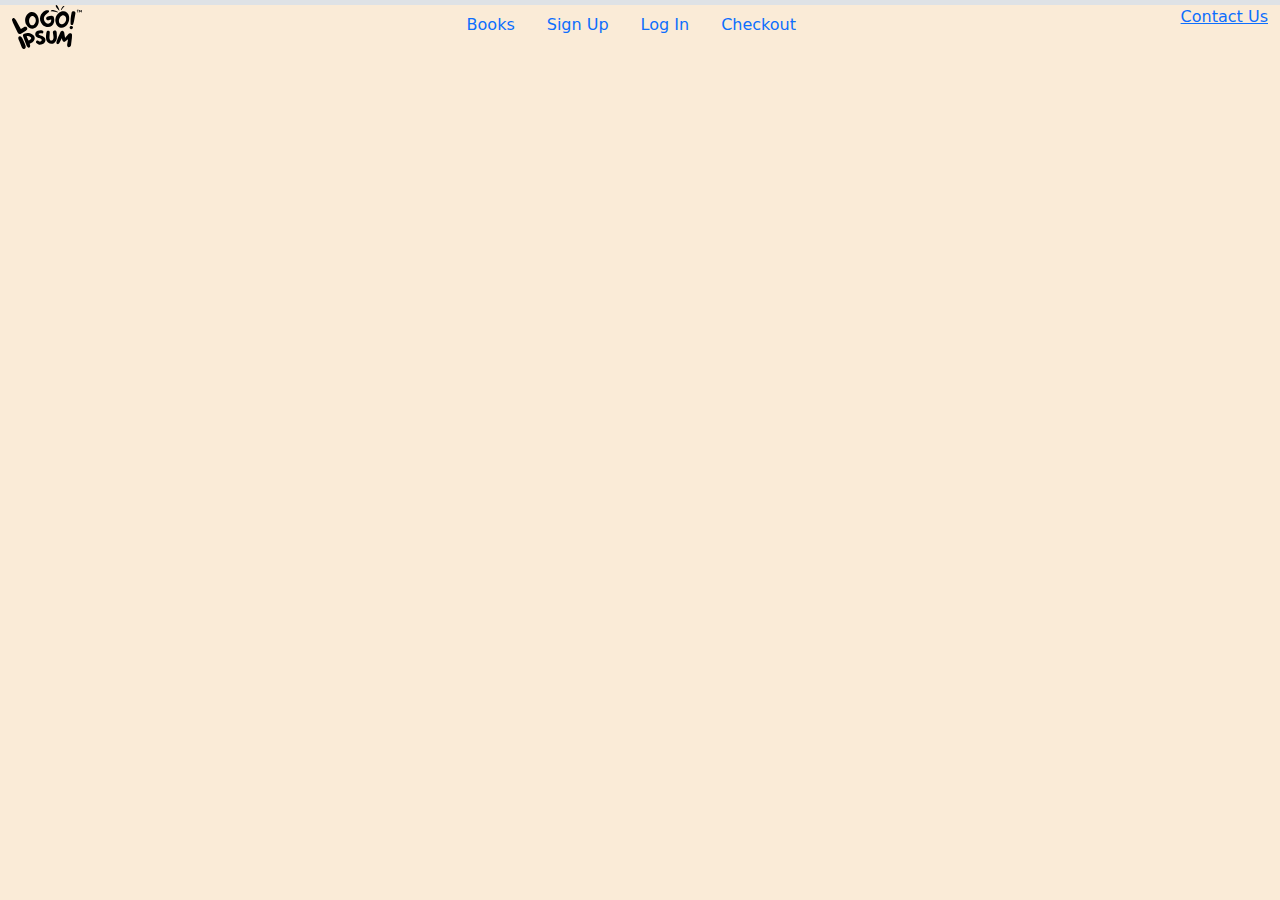
==== books.html @ 97e87920 "Initial Commit" ====
<!DOCTYPE html>
<html lang="en">
<head>
    <meta charset="UTF-8">
    <meta name="viewport" content="width=device-width, initial-scale=1.0">
    <title>Products</title> 
    <link rel="stylesheet" href="/css/bootstrap.css" />
    <link rel="stylesheet" href="/css/custom.css" />
</head>
<body>
    <header class="border-top border-5 affix container-fluid d-flex justify-content-between">
        <a href="index.html">
            <img src="/images/logoipsum-284.svg" alt="Logo" />
          </a>
          <ul class="nav">
            <li class="nav-item"><a class="nav-link" href="./books.html">Books</a></li>
            <li class="nav-item"><a class="nav-link" href="/registration.html">Sign Up</a></li>
            <li class="nav-item"><a class="nav-link" href="./login.html">Log In</a></li>
            <li class="nav-item"><a class="nav-link" href="./checkout.html">Checkout</a></li>
          </ul>
          <a href="#">Contact Us</a>

    </header>

    
</body>

</html>
---- css/custom.css ----
body{ 
    background-color: antiquewhite;
}
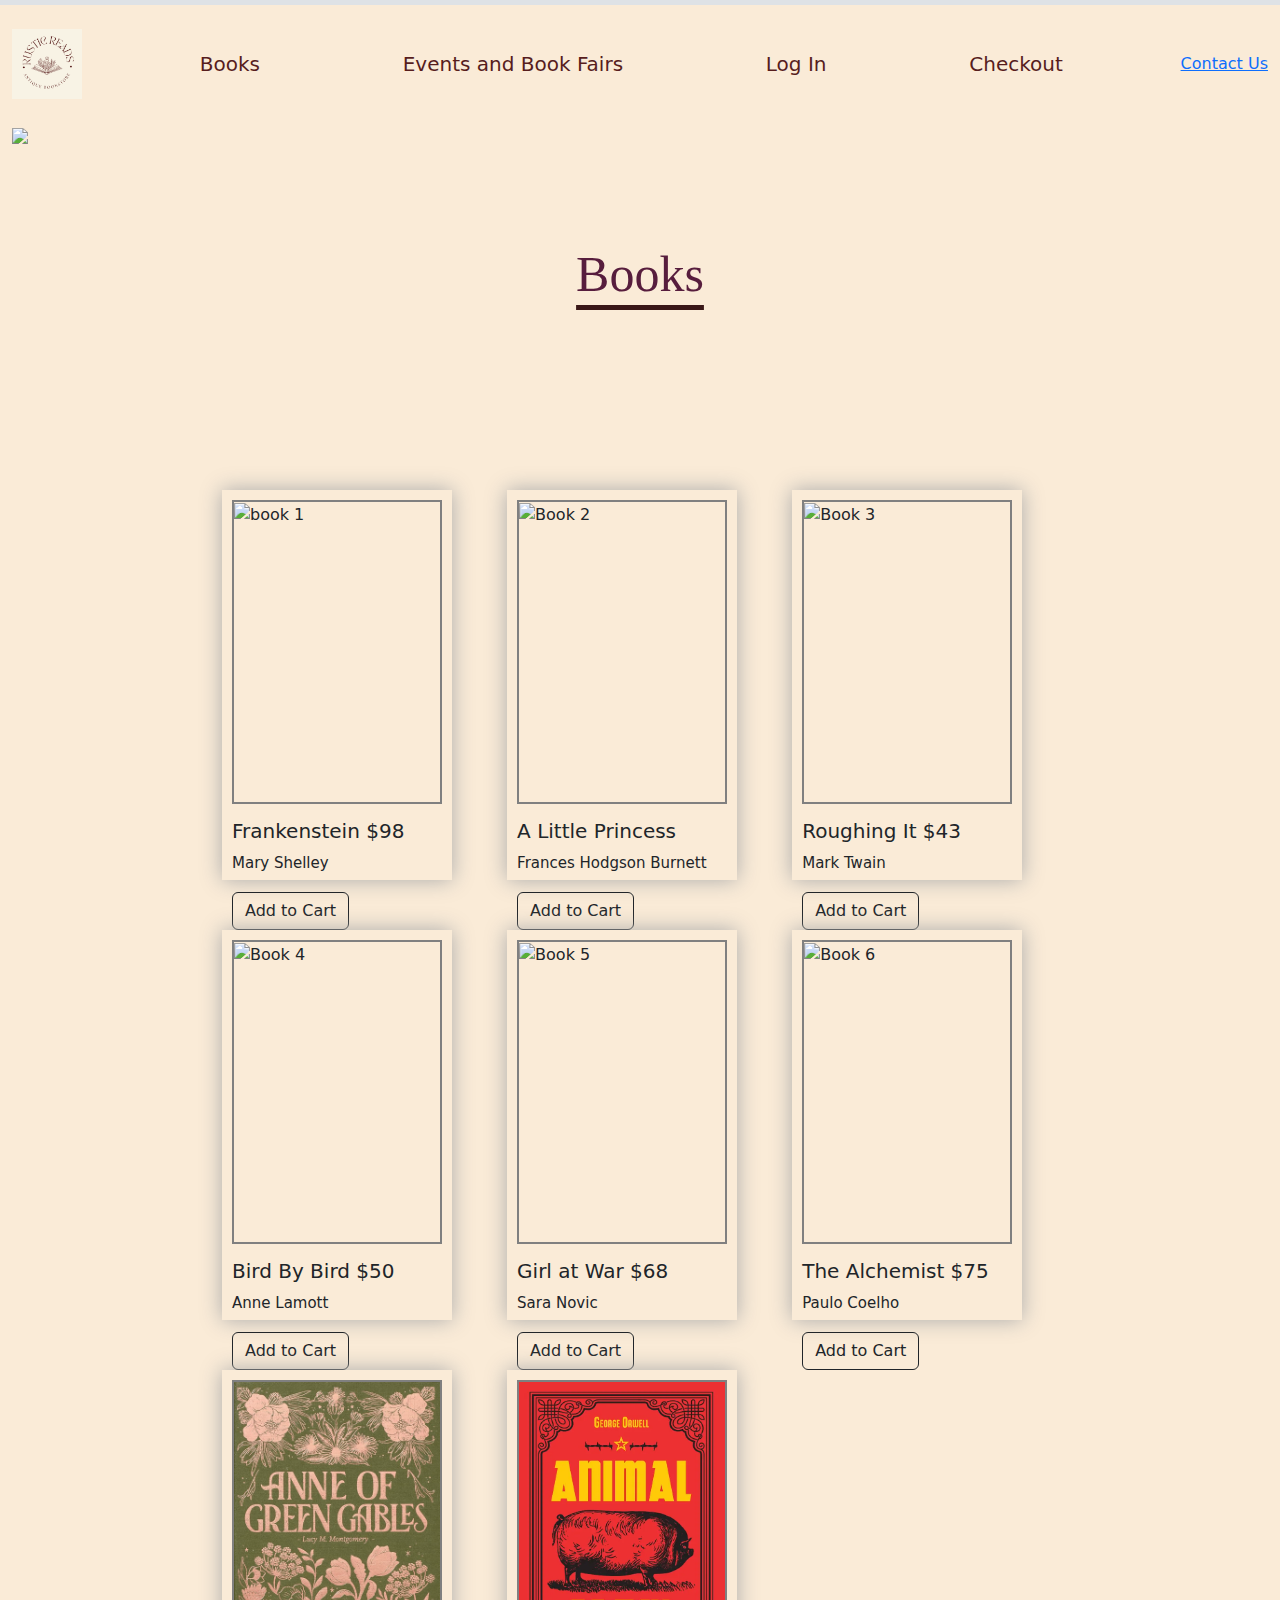
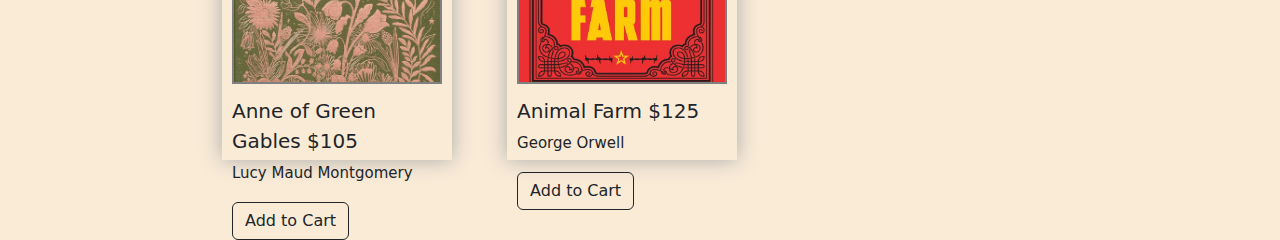
==== commit 99463b88: "Form borders and alignment chnaged" ====
--- a/books.html
+++ b/books.html
@@ -5,24 +5,126 @@
     <meta name="viewport" content="width=device-width, initial-scale=1.0">
     <title>Products</title> 
     <link rel="stylesheet" href="/css/bootstrap.css" />
-    <link rel="stylesheet" href="/css/custom.css" />
+    <link rel="stylesheet" href="/css/product.css" />
 </head>
 <body>
-    <header class="border-top border-5 affix container-fluid d-flex justify-content-between">
+    <header class="border-top border-5 container-fluid d-flex justify-content-between align-items-center py-4">
         <a href="index.html">
-            <img src="/images/logoipsum-284.svg" alt="Logo" />
+            <img src="images/rusticreads.png"  height="70" alt="logo" >
           </a>
-          <ul class="nav">
-            <li class="nav-item"><a class="nav-link" href="./books.html">Books</a></li>
-            <li class="nav-item"><a class="nav-link" href="/registration.html">Sign Up</a></li>
-            <li class="nav-item"><a class="nav-link" href="./login.html">Log In</a></li>
-            <li class="nav-item"><a class="nav-link" href="./checkout.html">Checkout</a></li>
-          </ul>
+         <a class="nav-link" href="./books.html">Books</a>
+          <a class="nav-link" href="">Events and Book Fairs</a>
+          <a class="nav-link" href="./login.html">Log In</a>
+          <a class="nav-link" href="./checkout.html">Checkout</a>
+       
           <a href="#">Contact Us</a>
 
     </header>
 
     
 </body>
+<Header>
+</Header>
+<div class="container-fluid">
+<img src="" class="img-fluid "  alt=" ">
+</div>
 
+<div id="large-th"></div>
+  <div class="container ">
+    <h1> Books</h1>
+    <br>
+    <div class="choose">
+      <a href="#list-th"><i class="fa fa-th-list" aria-hidden="true"></i></a>
+      <a href="#large-th"><i class="fa fa-th-large" aria-hidden="true"></i></a>
+    </div>
+    <div id="list-th">
+      <div class="book read">
+        <div class="cover">
+          <img src="https://s-media-cache-ak0.pinimg.com/564x/f9/8e/2d/f98e2d661445620266c0855d418aab71.jpg" alt="book 1">
+        </div>
+        <div class="description">
+          <p class="title">Frankenstein $98<br>
+            <span class="author">Mary Shelley</span></p>
+            <button type="button" class="btn btn-outline-dark"> Add to Cart</button> 
+        </div>
+      </div>
+      <div class="book read">
+        <div class="cover">
+          <img src="https://alysbcohen.files.wordpress.com/2015/01/little-princess-book-cover.jpg" alt="Book 2">
+        </div>
+        <div class="description">
+          <p class="title">A Little Princess<br>
+            <span class="author">Frances Hodgson Burnett</span></p>
+            <button type="button" class="btn btn-outline-dark"> Add to Cart</button> 
+        </div>
+      </div>
+      <div class="book unread">
+        <div class="cover">
+          <img src="http://www.publishersweekly.com/images/data/ARTICLE_PHOTO/photo/000/028/28129-1.JPG" alt="Book 3">
+        </div>
+        <div class="description">
+          <p class="title">Roughing It $43</br>
+            <span class="author">Mark Twain</span></p>
+            <button type="button" class="btn btn-outline-dark"> Add to Cart</button> 
+        </div>
+      </div>
+      <div class="book unread">
+        <div class="cover">
+          <img src="http://talkingwriting.com//sites/default/files/Bird-by-Bird-image1.jpg" alt="Book 4">
+        </div>
+        <div class="description">
+          <p class="title">Bird By Bird  $50</br> 
+            <span class="author">Anne Lamott</span>
+          </p> 
+            <button type="button" class="btn btn-outline-dark"> Add to Cart</button> 
+        </div>
+      </div>
+<div class="book read">
+        <div class="cover">
+          <img src="http://d.gr-assets.com/books/1414348859l/23209971.jpg" alt="Book 5">
+        </div>
+        <div class="description">
+          <p class="title">Girl at War  $68</br>
+            <span class="author">Sara Novic</span></p>
+            <button type="button" class="btn btn-outline-dark"> Add to Cart</button> 
+        </div>
+      </div>
+<div class="book read">
+        <div class="cover">
+          <img src="http://prodimage.images-bn.com/pimages/9780062315007_p0_v2_s192x300.jpg" alt="Book 6">
+        </div>
+        <div class="description">
+          <p class="title">The Alchemist $75  </br>
+            <span class="author">Paulo Coelho</span></p>
+            <button type="button" class="btn btn-outline-dark"> Add to Cart</button> 
+        </div>
+      </div>
+<div class="book read">
+        <div class="cover">
+          <img src="images/anne of green gables.jpg" alt="book 7">
+        </div>
+        <div class="description">
+          <p class="title">Anne of Green Gables $105 </br>
+            <span class="author">Lucy Maud Montgomery</span>
+          </p>
+          <button type="button" class="btn btn-outline-dark"> Add to Cart</button> 
+        </div>
+      </div>
+<div class="book read">
+        <div class="cover">
+          <img src="/images/animal farm.webp" alt="Animal Farm by George Orwell" alt="book 8">
+        </div>
+        <div class="description">
+          <p class="title">Animal Farm $125 </br>
+            <span class="author">George Orwell</span>
+            
+          </p> 
+          <button type="button" class="btn btn-outline-dark"> Add to Cart</button> 
+            
+        </div>
+      </div>
+
+    </div>
+  </div>
+</div>
 </html>--- a/css/product.css
+++ b/css/product.css
@@ -0,0 +1,181 @@
+
+body{ 
+    background-color: antiquewhite;
+} 
+
+
+.container {
+    margin: 0 auto;
+    max-width: 910px;
+  }
+  
+  .choose {
+    width: 100%;
+    height: 40px;
+  }
+  .fa {
+    margin-right: 20px;
+    font-size: 30px;
+    color: gray;
+    float: right;
+  }
+  /******************************************
+  Book stuff
+  *******************************************/
+  
+  .book {
+    display: inline-block;
+    width: 230px;
+    height: 390px;
+    box-shadow: 0 0 20px #aaa;
+    margin: 25px;
+    padding: 10px 10px 0 10px;
+    vertical-align: top;
+    transition: height 1s;
+  }
+
+
+   
+  
+  
+  .cover {
+    border: 2px solid gray;
+    height: 80%;
+    overflow: hidden;
+  }
+  
+  .cover img {
+    width: 100%;
+  }
+  
+  .book p {
+    margin-top: 12px;
+    font-size: 20px;
+  }
+  
+  .book .author {
+    font-size: 15px;
+  }
+  @media (max-width: 941px) {
+    .container {
+      max-width: 700px;
+    }
+    .book {
+      margin: 49px;
+    }
+  }
+  @media (max-width: 730px) {
+    .book {
+      display: block;
+      margin: 0 auto;
+      margin-top: 50px;
+    }
+
+      
+
+  }
+  
+  /*********************************
+  other
+  **********************************/
+  
+  h1 {
+    color: rgb(87, 29, 61);
+    text-align: center;
+    font-size: 50px;
+    margin-bottom: -3px;
+  }
+  
+  /**********************************
+  display change
+  ***********************************/
+  /*book height smaller, cover opacity, move text onto cover and star too
+  animate it */
+  #list-th:target .book {
+    height: 100px;
+    width: 250px;
+    padding: 10px;
+    margin: 25px auto 25px auto;
+  }
+  
+  #list-th:target .cover {
+    width: 246px;
+  }
+  
+  #list-th:target img {
+    opacity: .1;
+  }
+  
+  #list-th:target p {
+    margin-top: -62px;
+    margin-left: 20px;
+  }
+  /* remove button? */
+  #large-th:target .book {
+    height: 390px;
+  }
+   
+  h1 {
+    font-family: Athelas,Palatino,"Palatino Linotype","Palatino LT STD","Book Antiqua",Georgia,serif;
+    font-weight: 400;
+    padding: 0;
+    margin: 100px 0 100px 0;
+    text-decoration: underline;
+    text-underline-offset: 14px;
+    text-decoration-color: #3a1717;
+    line-height: 54px
+
+} 
+
+nav-link{
+    color: rgb(87, 29, 29);  
+    
+} 
+.nav-link{
+    color: rgb(87, 29, 29);
+    font-size: 20px;
+    text-decoration: none;
+    padding: 10px 20px;
+    margin: 0 5px;
+    position: relative;
+    overflow: hidden;
+  }
+  
+  .nav-link::before,
+  .nav-link::after {
+    content: "";
+    position: absolute;
+    width: 0;
+    height: 2px;
+    background: black;
+    transition: all 0.5s;  
+    font-style: italic;
+  }
+  
+  .nav-link::before {
+    top: 0;
+    left: 0;
+  }
+  
+  .nav-link::after {
+    bottom: 0;
+    right: 0;
+  }
+  
+  .nav-link:hover::before {
+    width: 100%;
+    transition: width 0.25s ease-in-out;
+  }
+  
+  .nav-link:hover::after {
+    width: 100%;
+    transition: width 0.25s ease-in-out 0.25s;
+  }
+  
+
+  
+
+  a:hover{
+    color: rgb(87, 29, 29); 
+    font-style: italic; 
+  }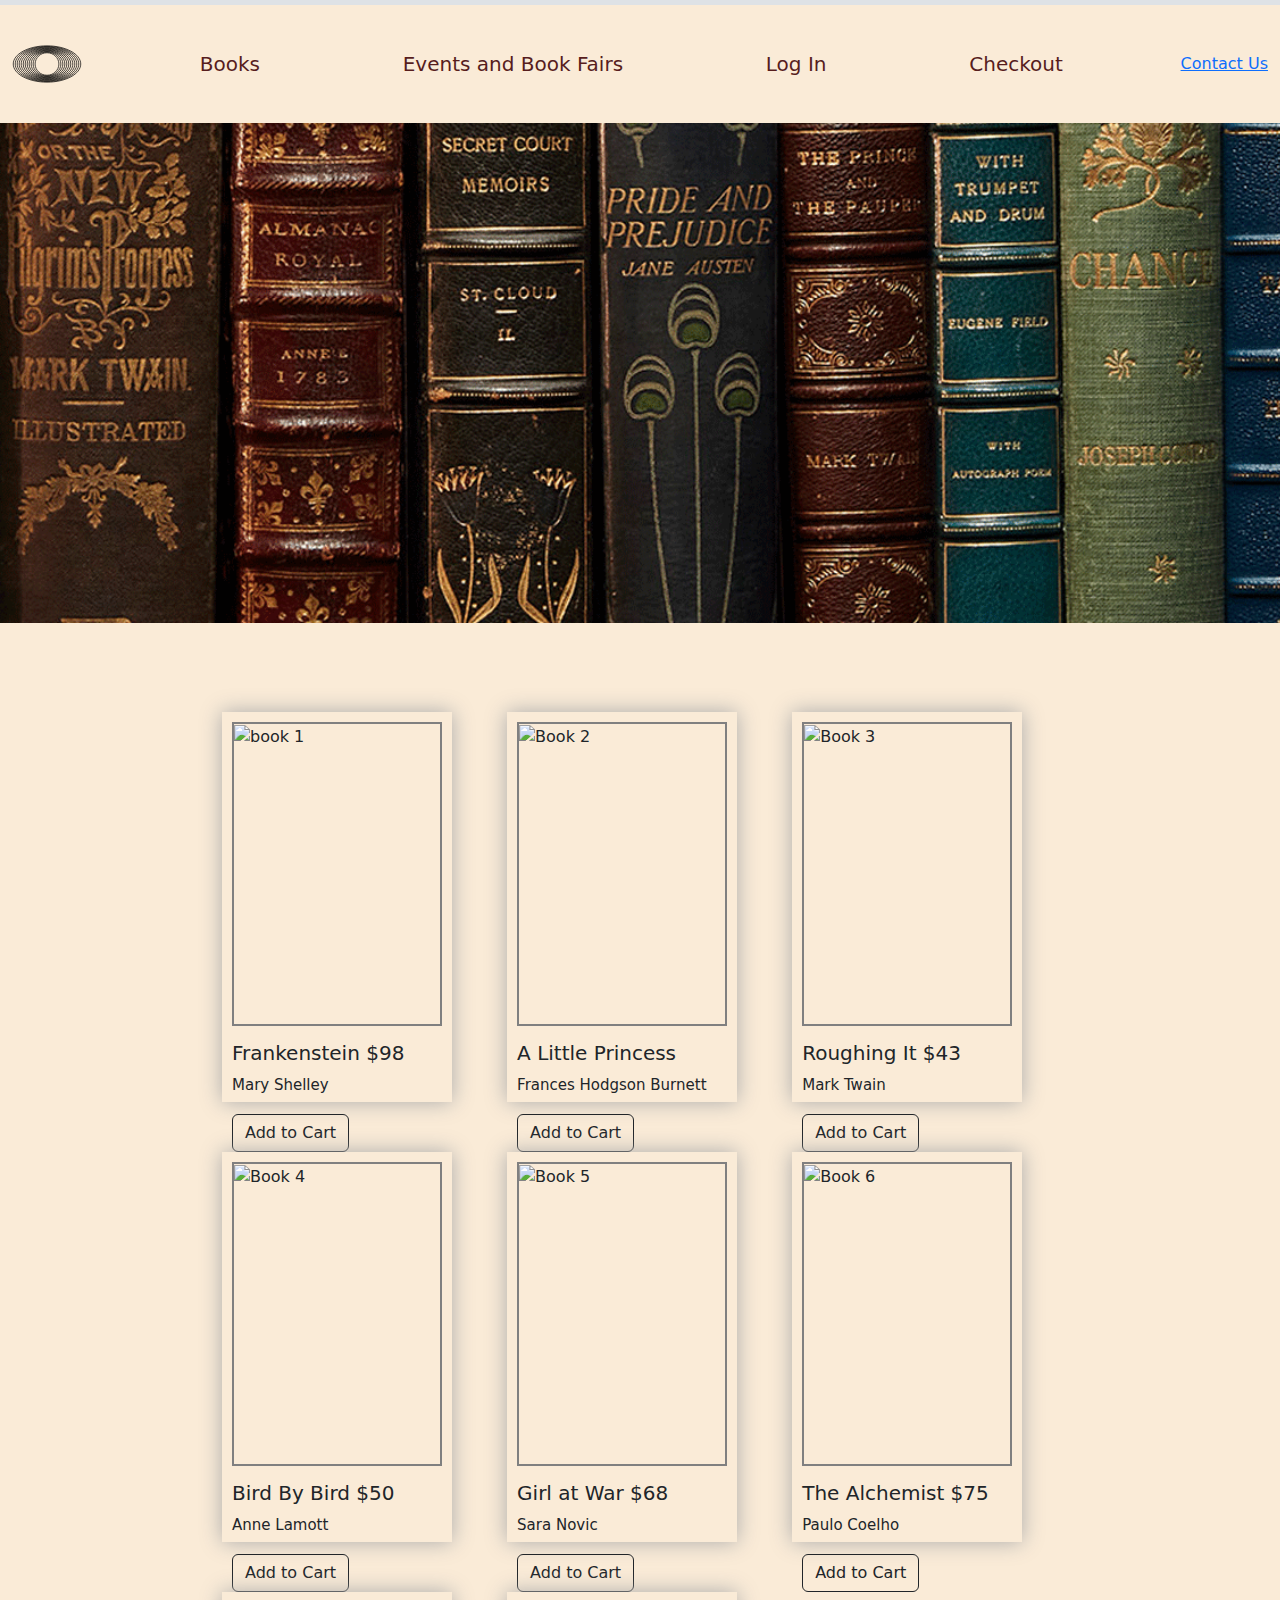
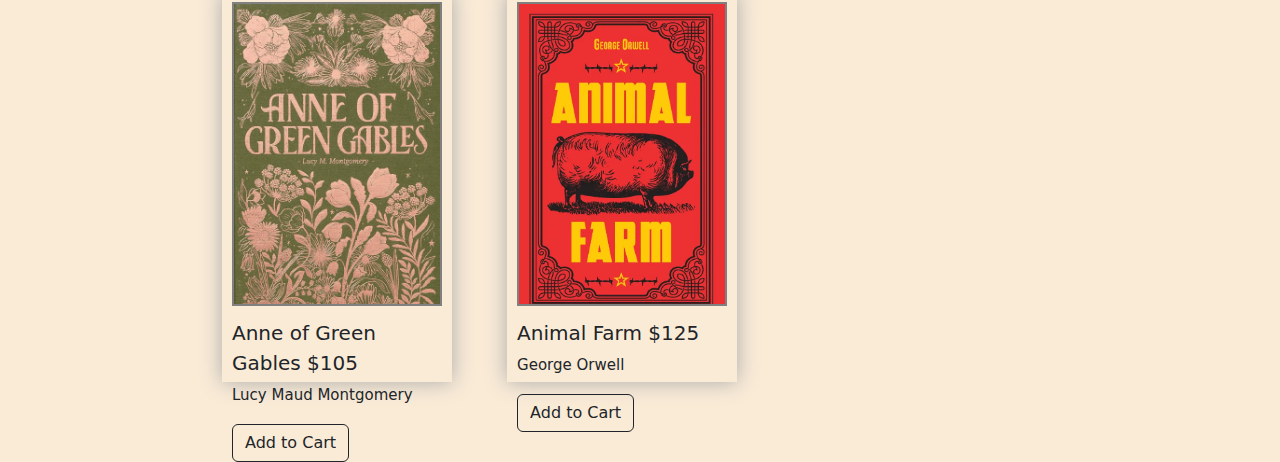
==== commit fb5b53f1: "Latest check in" ====
--- a/books.html
+++ b/books.html
@@ -10,9 +10,9 @@
 <body>
     <header class="border-top border-5 container-fluid d-flex justify-content-between align-items-center py-4">
         <a href="index.html">
-            <img src="images/rusticreads.png"  height="70" alt="logo" >
+            <img src="images/logoipsum-271.svg"  height="70" alt="logo" >
           </a>
-         <a class="nav-link" href="./books.html">Books</a>
+          <a class="nav-link" href="./books.html">Books</a>
           <a class="nav-link" href="">Events and Book Fairs</a>
           <a class="nav-link" href="./login.html">Log In</a>
           <a class="nav-link" href="./checkout.html">Checkout</a>
@@ -20,18 +20,17 @@
           <a href="#">Contact Us</a>
 
     </header>
-
+<img src="images/cat267_2.webp" alt="Vintage books" height="500">
     
 </body>
-<Header>
-</Header>
-<div class="container-fluid">
-<img src="" class="img-fluid "  alt=" ">
+
+
+
 </div>
 
 <div id="large-th"></div>
   <div class="container ">
-    <h1> Books</h1>
+   
     <br>
     <div class="choose">
       <a href="#list-th"><i class="fa fa-th-list" aria-hidden="true"></i></a>
@@ -101,7 +100,7 @@
       </div>
 <div class="book read">
         <div class="cover">
-          <img src="images/anne of green gables.jpg" alt="book 7">
+          <img src="images/anneofgreengables.jpg" alt="book 7">
         </div>
         <div class="description">
           <p class="title">Anne of Green Gables $105 </br>
@@ -112,7 +111,7 @@
       </div>
 <div class="book read">
         <div class="cover">
-          <img src="/images/animal farm.webp" alt="Animal Farm by George Orwell" alt="book 8">
+          <img src="/images/animalfarm.webp" alt="Animal Farm by George Orwell" >
         </div>
         <div class="description">
           <p class="title">Animal Farm $125 </br>
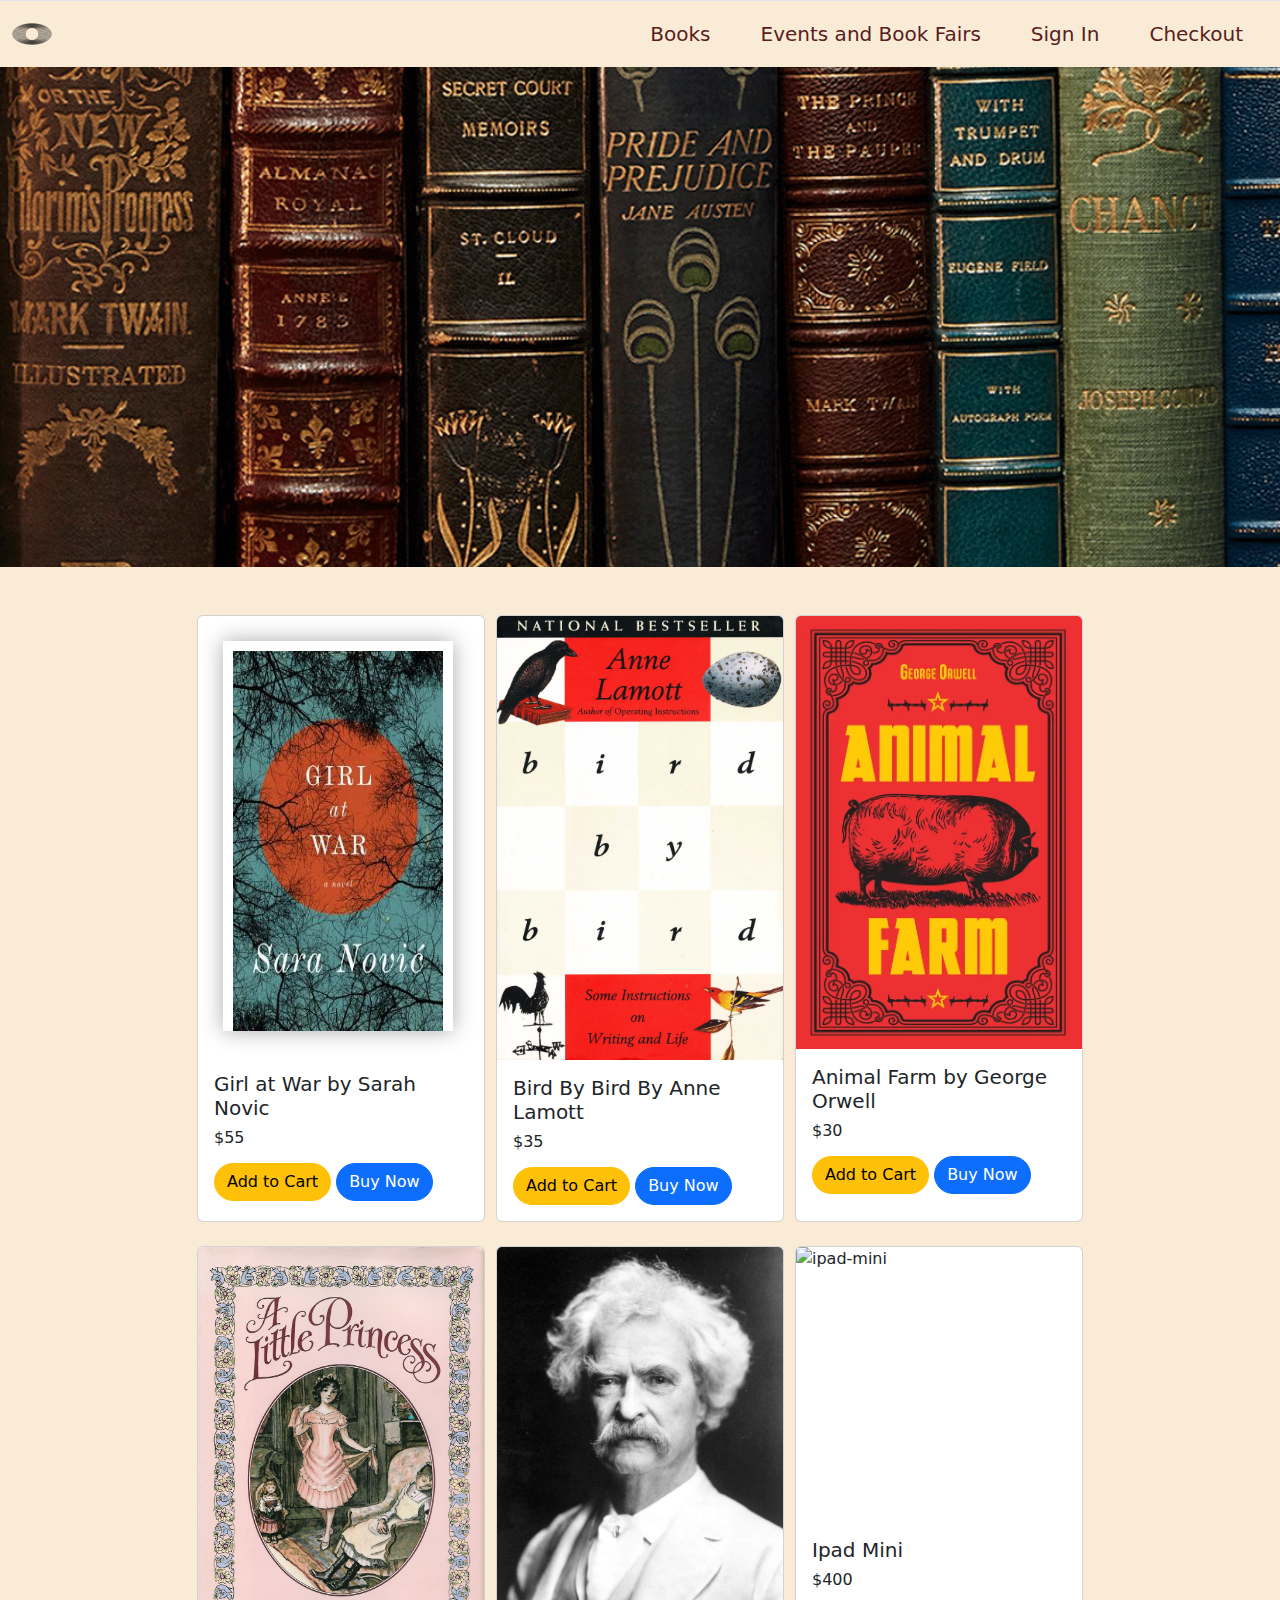
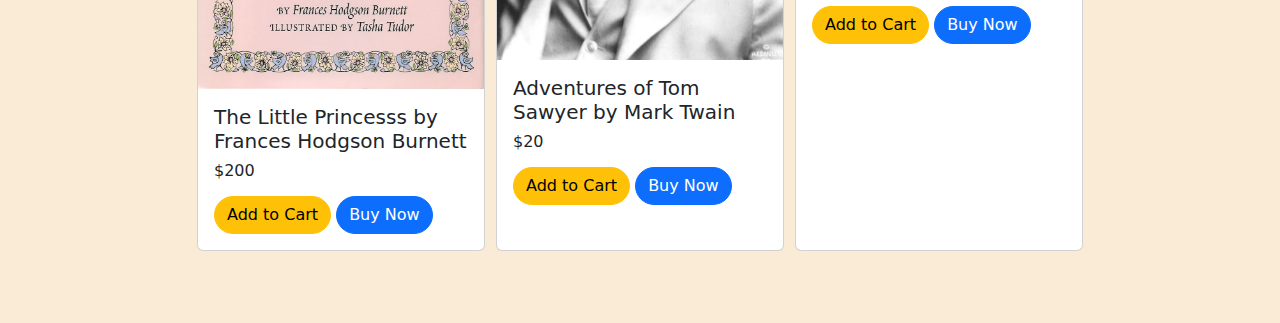
==== commit 20eb7727: "Edits to product, login and registration page. Restructuring of nav bar" ====
--- a/books.html
+++ b/books.html
@@ -1,129 +1,107 @@
 <!DOCTYPE html>
 <html lang="en">
-<head>
-    <meta charset="UTF-8">
-    <meta name="viewport" content="width=device-width, initial-scale=1.0">
-    <title>Products</title> 
+  <head>
+    <meta charset="UTF-8" />
+    <meta name="viewport" content="width=device-width, initial-scale=1.0" />
+    <title>Products</title>
     <link rel="stylesheet" href="/css/bootstrap.css" />
     <link rel="stylesheet" href="/css/product.css" />
-</head>
-<body>
-    <header class="border-top border-5 container-fluid d-flex justify-content-between align-items-center py-4">
-        <a href="index.html">
-            <img src="images/logoipsum-271.svg"  height="70" alt="logo" >
-          </a>
-          <a class="nav-link" href="./books.html">Books</a>
-          <a class="nav-link" href="">Events and Book Fairs</a>
-          <a class="nav-link" href="./login.html">Log In</a>
-          <a class="nav-link" href="./checkout.html">Checkout</a>
+  </head>
+  <body>
+    <header class="border-top  container-fluid d-flex justify-content-between align-items-center py-2"> 
+      <a href="index.html">
+        <img src="images/logoipsum-271.svg" style="background-color: antiquewhite" alt="Logo" />
+      </a>
+      <nav class="nav">
+        <a class="nav-link" href="books.html">Books</a>
+        <a class="nav-link" href="">Events and Book Fairs</a>
+        <a class="nav-link" href="./login.html">Sign In</a>
+        <a class="nav-link" href="./checkout.html">Checkout</a>
        
-          <a href="#">Contact Us</a>
+      </nav>
+    </header>
+    <img src="images/cat267_2.webp" alt="Vintage books" height="500" />
+  </body>
 
-    </header>
-<img src="images/cat267_2.webp" alt="Vintage books" height="500">
-    
-</body>
-
-
-
-</div>
-
-<div id="large-th"></div>
-  <div class="container ">
-   
-    <br>
-    <div class="choose">
-      <a href="#list-th"><i class="fa fa-th-list" aria-hidden="true"></i></a>
-      <a href="#large-th"><i class="fa fa-th-large" aria-hidden="true"></i></a>
-    </div>
-    <div id="list-th">
-      <div class="book read">
-        <div class="cover">
-          <img src="https://s-media-cache-ak0.pinimg.com/564x/f9/8e/2d/f98e2d661445620266c0855d418aab71.jpg" alt="book 1">
-        </div>
-        <div class="description">
-          <p class="title">Frankenstein $98<br>
-            <span class="author">Mary Shelley</span></p>
-            <button type="button" class="btn btn-outline-dark"> Add to Cart</button> 
+  <main class="container-fluid px-5 py-5 d-flex justify-content-between flex-sm-wrap flex-column">
+    <div class="container d-flex justify-content-between align-items-stretch mb-4">
+      <div class="card" style="width: 18rem">
+        <img src="images/23209971.jpg"   class="book 1" alt="Girl at War" />
+        <div class="card-body">
+          <h5 class="card-title">Girl at War by Sarah Novic </h5>
+          <h6>$55</h6>
+          <p class="card-text">
+          </p>
+          <a href="" class="btn btn-warning rounded-5">Add to Cart</a>
+          <a href="check-out.html" class="btn btn-primary rounded-5">Buy Now</a>
         </div>
       </div>
-      <div class="book read">
-        <div class="cover">
-          <img src="https://alysbcohen.files.wordpress.com/2015/01/little-princess-book-cover.jpg" alt="Book 2">
-        </div>
-        <div class="description">
-          <p class="title">A Little Princess<br>
-            <span class="author">Frances Hodgson Burnett</span></p>
-            <button type="button" class="btn btn-outline-dark"> Add to Cart</button> 
+      <div class="card" style="width: 18rem">
+        <img src="images/Bird-by-Bird-image1.jpg" class="card-img-top" alt="alexa-speaker" />
+        <div class="card-body">
+          <h5 class="card-title">Bird By Bird By Anne Lamott</h5>
+            <h6>$35</h6>
+          <p class="card-text">
+            
+          </p>
+          <a href="" class="btn btn-warning rounded-5">Add to Cart</a>
+          <a href="check-out.html" class="btn btn-primary rounded-5">Buy Now</a>
         </div>
       </div>
-      <div class="book unread">
-        <div class="cover">
-          <img src="http://www.publishersweekly.com/images/data/ARTICLE_PHOTO/photo/000/028/28129-1.JPG" alt="Book 3">
-        </div>
-        <div class="description">
-          <p class="title">Roughing It $43</br>
-            <span class="author">Mark Twain</span></p>
-            <button type="button" class="btn btn-outline-dark"> Add to Cart</button> 
+      <div class="card" style="width: 18rem">
+        <img src="images/animalfarm.webp"  class="card-img-top" alt="food-container" />
+        <div class="card-body">
+          <h5 class="card-title">Animal Farm by George Orwell</h5>
+          <h6>$30</h6>
+          <p class="card-text">
+          </p>
+          <a href="" class="btn btn-warning rounded-5">Add to Cart</a>
+          <a href="check-out.html" class="btn btn-primary rounded-5">Buy Now</a>
         </div>
       </div>
-      <div class="book unread">
-        <div class="cover">
-          <img src="http://talkingwriting.com//sites/default/files/Bird-by-Bird-image1.jpg" alt="Book 4">
-        </div>
-        <div class="description">
-          <p class="title">Bird By Bird  $50</br> 
-            <span class="author">Anne Lamott</span>
-          </p> 
-            <button type="button" class="btn btn-outline-dark"> Add to Cart</button> 
+    </div>
+    <div class="container d-flex justify-content-between mb-4">
+      <div class="card" style="width: 18rem">
+        <img src="images/little-princess-book-cover.jpg"  class="card-img-top" alt="The Little Princess" />
+        <div class="card-body">
+          <h5 class="card-title">The Little Princesss by Frances Hodgson Burnett</h5>
+          <h6>$200</h6>
+          <p class="card-text">
+           
+          </p>
+          <a href="" class="btn btn-warning rounded-5">Add to Cart</a>
+          <a href="check-out.html" class="btn btn-primary rounded-5">Buy Now</a>
         </div>
       </div>
-<div class="book read">
-        <div class="cover">
-          <img src="http://d.gr-assets.com/books/1414348859l/23209971.jpg" alt="Book 5">
-        </div>
-        <div class="description">
-          <p class="title">Girl at War  $68</br>
-            <span class="author">Sara Novic</span></p>
-            <button type="button" class="btn btn-outline-dark"> Add to Cart</button> 
+      <div class="card" style="width: 18rem">
+        <img src="images/28129-1.jpg"  class="card-img-top" alt="ipad-mini-case" />
+        <div class="card-body">
+          <h5 class="card-title"> Adventures of Tom Sawyer by Mark Twain</h5>
+          <h6>$20</h6>
+          <p class="card-text">
+         
+          </p>
+          <a href="" class="btn btn-warning rounded-5">Add to Cart</a>
+          <a href="check-out.html" class="btn btn-primary rounded-5">Buy Now</a>
         </div>
       </div>
-<div class="book read">
-        <div class="cover">
-          <img src="http://prodimage.images-bn.com/pimages/9780062315007_p0_v2_s192x300.jpg" alt="Book 6">
-        </div>
-        <div class="description">
-          <p class="title">The Alchemist $75  </br>
-            <span class="author">Paulo Coelho</span></p>
-            <button type="button" class="btn btn-outline-dark"> Add to Cart</button> 
+      <div class="card" style="width: 18rem">
+        <img src="img/ipad-mini.jpg" width="300" height="275" class="card-img-top" alt="ipad-mini" />
+        <div class="card-body">
+          <h5 class="card-title">Ipad Mini</h5>
+          <h6>$400</h6>
+          <p class="card-text">
+            
+          </p>
+          <a href="" class="btn btn-warning rounded-5">Add to Cart</a>
+          <a href="check-out.html" class="btn btn-primary rounded-5">Buy Now</a>
         </div>
       </div>
-<div class="book read">
-        <div class="cover">
-          <img src="images/anneofgreengables.jpg" alt="book 7">
-        </div>
-        <div class="description">
-          <p class="title">Anne of Green Gables $105 </br>
-            <span class="author">Lucy Maud Montgomery</span>
-          </p>
-          <button type="button" class="btn btn-outline-dark"> Add to Cart</button> 
-        </div>
+    </div>
+   
+
       </div>
-<div class="book read">
-        <div class="cover">
-          <img src="/images/animalfarm.webp" alt="Animal Farm by George Orwell" >
-        </div>
-        <div class="description">
-          <p class="title">Animal Farm $125 </br>
-            <span class="author">George Orwell</span>
-            
-          </p> 
-          <button type="button" class="btn btn-outline-dark"> Add to Cart</button> 
-            
-        </div>
-      </div>
+      
 
-    </div>
-  </div>
-</div>
-</html>+  </main>
+</html>
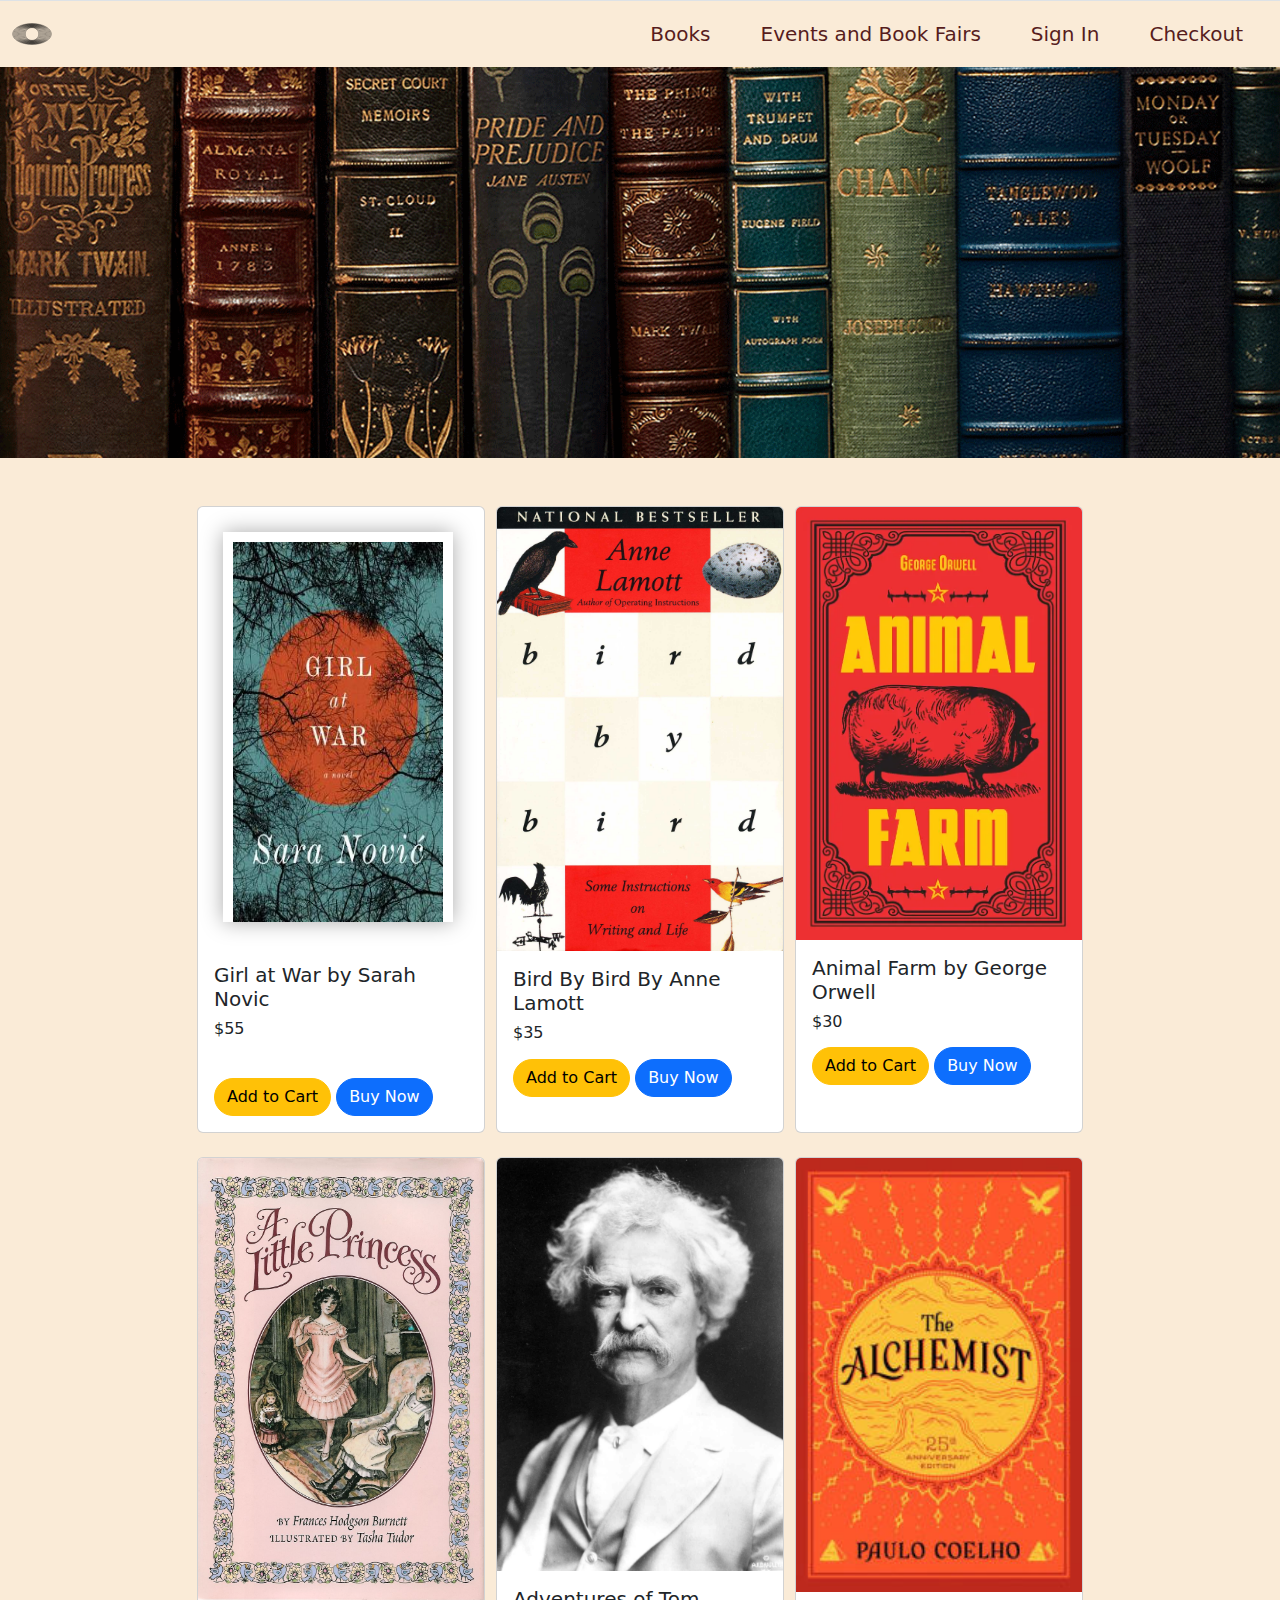
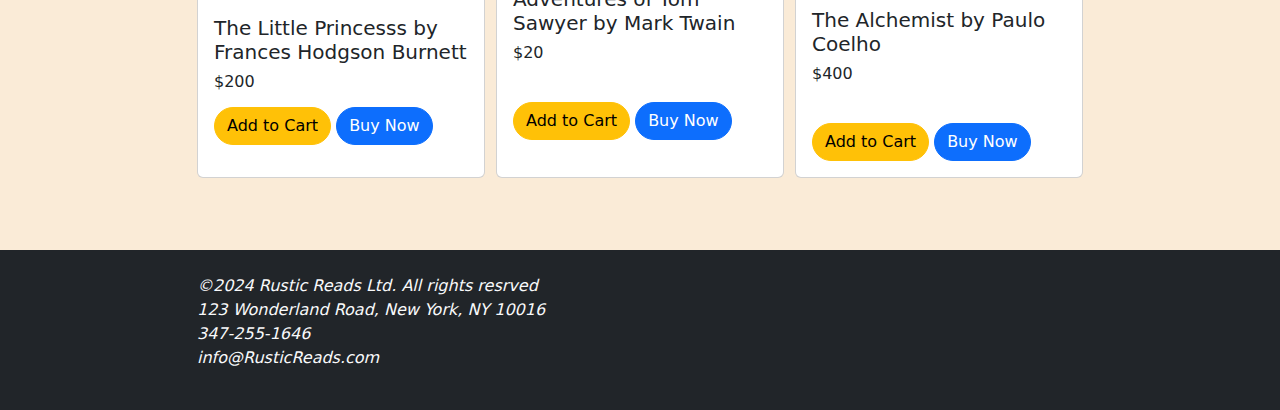
==== commit 6c9bfb42: "edits to book page" ====
--- a/books.html
+++ b/books.html
@@ -20,7 +20,7 @@
        
       </nav>
     </header>
-    <img src="images/cat267_2.webp" alt="Vintage books" height="500" />
+    <img src="images/cat267_2.webp" class="img-fluid" alt="Vintage books" height="550" width="2000" />
   </body>
 
   <main class="container-fluid px-5 py-5 d-flex justify-content-between flex-sm-wrap flex-column">
@@ -32,6 +32,7 @@
           <h6>$55</h6>
           <p class="card-text">
           </p>
+          <br>
           <a href="" class="btn btn-warning rounded-5">Add to Cart</a>
           <a href="check-out.html" class="btn btn-primary rounded-5">Buy Now</a>
         </div>
@@ -81,27 +82,38 @@
           <p class="card-text">
          
           </p>
+          <br>
           <a href="" class="btn btn-warning rounded-5">Add to Cart</a>
           <a href="check-out.html" class="btn btn-primary rounded-5">Buy Now</a>
         </div>
       </div>
       <div class="card" style="width: 18rem">
-        <img src="img/ipad-mini.jpg" width="300" height="275" class="card-img-top" alt="ipad-mini" />
+        <img src="images/thealchemist.jpg"  class="card-img-top" alt="The Alchemist" />
         <div class="card-body">
-          <h5 class="card-title">Ipad Mini</h5>
+          <h5 class="card-title">The Alchemist by Paulo Coelho</h5>
           <h6>$400</h6>
           <p class="card-text">
             
           </p>
+          <br>
           <a href="" class="btn btn-warning rounded-5">Add to Cart</a>
           <a href="check-out.html" class="btn btn-primary rounded-5">Buy Now</a>
         </div>
       </div>
     </div>
-   
+  
+    
+</main>
+  <footer class="bg-dark text-light py-4">
+    <div class="container">
+    <ul class="list-unstyled fw-light ">
+      <li>&copy;2024 Rustic Reads Ltd. All rights resrved</li>
+      <li>123 Wonderland Road, New York, NY 10016</li>
+      <li>347-255-1646</li>
+      <li>info@RusticReads.com</li>
+    </ul>
+  </div> 
 
-      </div>
-      
-
-  </main>
+  </footer>
+  
 </html>
--- a/css/product.css
+++ b/css/product.css
@@ -1,181 +1,172 @@
-
-body{ 
-    background-color: antiquewhite;
-} 
-
+body {
+  background-color: antiquewhite;
+}
 
 .container {
-    margin: 0 auto;
-    max-width: 910px;
-  }
-  
-  .choose {
-    width: 100%;
-    height: 40px;
-  }
-  .fa {
-    margin-right: 20px;
-    font-size: 30px;
-    color: gray;
-    float: right;
-  }
-  /******************************************
+  margin: 0 auto;
+  max-width: 910px;
+}
+
+.choose {
+  width: 100%;
+  height: 40px;
+}
+.fa {
+  margin-right: 20px;
+  font-size: 30px;
+  color: gray;
+  float: right;
+}
+/******************************************
   Book stuff
   *******************************************/
-  
+
+.book {
+  display: inline-block;
+  width: 230px;
+  height: 390px;
+  box-shadow: 0 0 20px #aaa;
+  margin: 25px;
+  padding: 10px 10px 0 10px;
+  vertical-align: top;
+  transition: height 1s;
+}
+
+.cover {
+  border: 2px solid gray;
+  height: 80%;
+  overflow: hidden;
+}
+
+.cover img {
+  width: 100%;
+}
+
+.book p {
+  margin-top: 12px;
+  font-size: 20px;
+}
+
+.book .author {
+  font-size: 15px;
+}
+@media (max-width: 941px) {
+  .container {
+    max-width: 700px;
+  }
   .book {
-    display: inline-block;
-    width: 230px;
-    height: 390px;
-    box-shadow: 0 0 20px #aaa;
-    margin: 25px;
-    padding: 10px 10px 0 10px;
-    vertical-align: top;
-    transition: height 1s;
+    margin: 49px;
   }
+}
+@media (max-width: 730px) {
+  .book {
+    display: block;
+    margin: 0 auto;
+    margin-top: 50px;
+  }
+}
 
-
-   
-  
-  
-  .cover {
-    border: 2px solid gray;
-    height: 80%;
-    overflow: hidden;
-  }
-  
-  .cover img {
-    width: 100%;
-  }
-  
-  .book p {
-    margin-top: 12px;
-    font-size: 20px;
-  }
-  
-  .book .author {
-    font-size: 15px;
-  }
-  @media (max-width: 941px) {
-    .container {
-      max-width: 700px;
-    }
-    .book {
-      margin: 49px;
-    }
-  }
-  @media (max-width: 730px) {
-    .book {
-      display: block;
-      margin: 0 auto;
-      margin-top: 50px;
-    }
-
-      
-
-  }
-  
-  /*********************************
+/*********************************
   other
   **********************************/
-  
-  h1 {
-    color: rgb(87, 29, 61);
-    text-align: center;
-    font-size: 50px;
-    margin-bottom: -3px;
-  }
-  
-  /**********************************
+
+h1 {
+  color: rgb(87, 29, 61);
+  text-align: center;
+  font-size: 50px;
+  margin-bottom: -3px;
+}
+
+/**********************************
   display change
   ***********************************/
-  /*book height smaller, cover opacity, move text onto cover and star too
+/*book height smaller, cover opacity, move text onto cover and star too
   animate it */
-  #list-th:target .book {
-    height: 100px;
-    width: 250px;
-    padding: 10px;
-    margin: 25px auto 25px auto;
-  }
-  
-  #list-th:target .cover {
-    width: 246px;
-  }
-  
-  #list-th:target img {
-    opacity: .1;
-  }
-  
-  #list-th:target p {
-    margin-top: -62px;
-    margin-left: 20px;
-  }
-  /* remove button? */
-  #large-th:target .book {
-    height: 390px;
-  }
-   
-  h1 {
-    font-family: Athelas,Palatino,"Palatino Linotype","Palatino LT STD","Book Antiqua",Georgia,serif;
-    font-weight: 400;
-    padding: 0;
-    margin: 100px 0 100px 0;
-    text-decoration: underline;
-    text-underline-offset: 14px;
-    text-decoration-color: #3a1717;
-    line-height: 54px
+#list-th:target .book {
+  height: 100px;
+  width: 250px;
+  padding: 10px;
+  margin: 25px auto 25px auto;
+}
 
-} 
+#list-th:target .cover {
+  width: 246px;
+}
 
-nav-link{
-    color: rgb(87, 29, 29);  
-    
-} 
-.nav-link{
-    color: rgb(87, 29, 29);
-    font-size: 20px;
-    text-decoration: none;
-    padding: 10px 20px;
-    margin: 0 5px;
-    position: relative;
-    overflow: hidden;
-  }
-  
-  .nav-link::before,
-  .nav-link::after {
-    content: "";
-    position: absolute;
-    width: 0;
-    height: 2px;
-    background: black;
-    transition: all 0.5s;  
-    font-style: italic;
-  }
-  
-  .nav-link::before {
-    top: 0;
-    left: 0;
-  }
-  
-  .nav-link::after {
-    bottom: 0;
-    right: 0;
-  }
-  
-  .nav-link:hover::before {
-    width: 100%;
-    transition: width 0.25s ease-in-out;
-  }
-  
-  .nav-link:hover::after {
-    width: 100%;
-    transition: width 0.25s ease-in-out 0.25s;
-  }
-  
+#list-th:target img {
+  opacity: 0.1;
+}
 
-  
+#list-th:target p {
+  margin-top: -62px;
+  margin-left: 20px;
+}
+/* remove button? */
+#large-th:target .book {
+  height: 390px;
+}
 
-  a:hover{
-    color: rgb(87, 29, 29); 
-    font-style: italic; 
-  }+h1 {
+  font-family: Athelas, Palatino, "Palatino Linotype", "Palatino LT STD", "Book Antiqua", Georgia, serif;
+  font-weight: 400;
+  padding: 0;
+  margin: 100px 0 100px 0;
+  text-decoration: underline;
+  text-underline-offset: 14px;
+  text-decoration-color: #3a1717;
+  line-height: 54px;
+}
+
+nav-link {
+  color: rgb(87, 29, 29);
+}
+.nav-link {
+  color: rgb(87, 29, 29);
+  font-size: 20px;
+  font-weight: 510;
+  text-decoration: none;
+  padding: 10px 20px;
+  margin: 0 5px;
+  position: relative;
+  overflow: hidden;
+}
+
+.nav-link::before,
+.nav-link::after {
+  content: "";
+  position: absolute;
+  width: 0;
+  height: 2px;
+  background: black;
+  transition: all 0.5s;
+  font-style: italic;
+}
+
+.nav-link::before {
+  top: 0;
+  left: 0;
+}
+
+.nav-link::after {
+  bottom: 0;
+  right: 0;
+}
+
+.nav-link:hover::before {
+  width: 100%;
+  transition: width 0.25s ease-in-out;
+}
+
+.nav-link:hover::after {
+  width: 100%;
+  transition: width 0.25s ease-in-out 0.25s;
+}
+
+a:hover {
+  color: rgb(87, 29, 29);
+  font-style: italic;
+}
+
+footer {
+  font-style: italic;
+}
